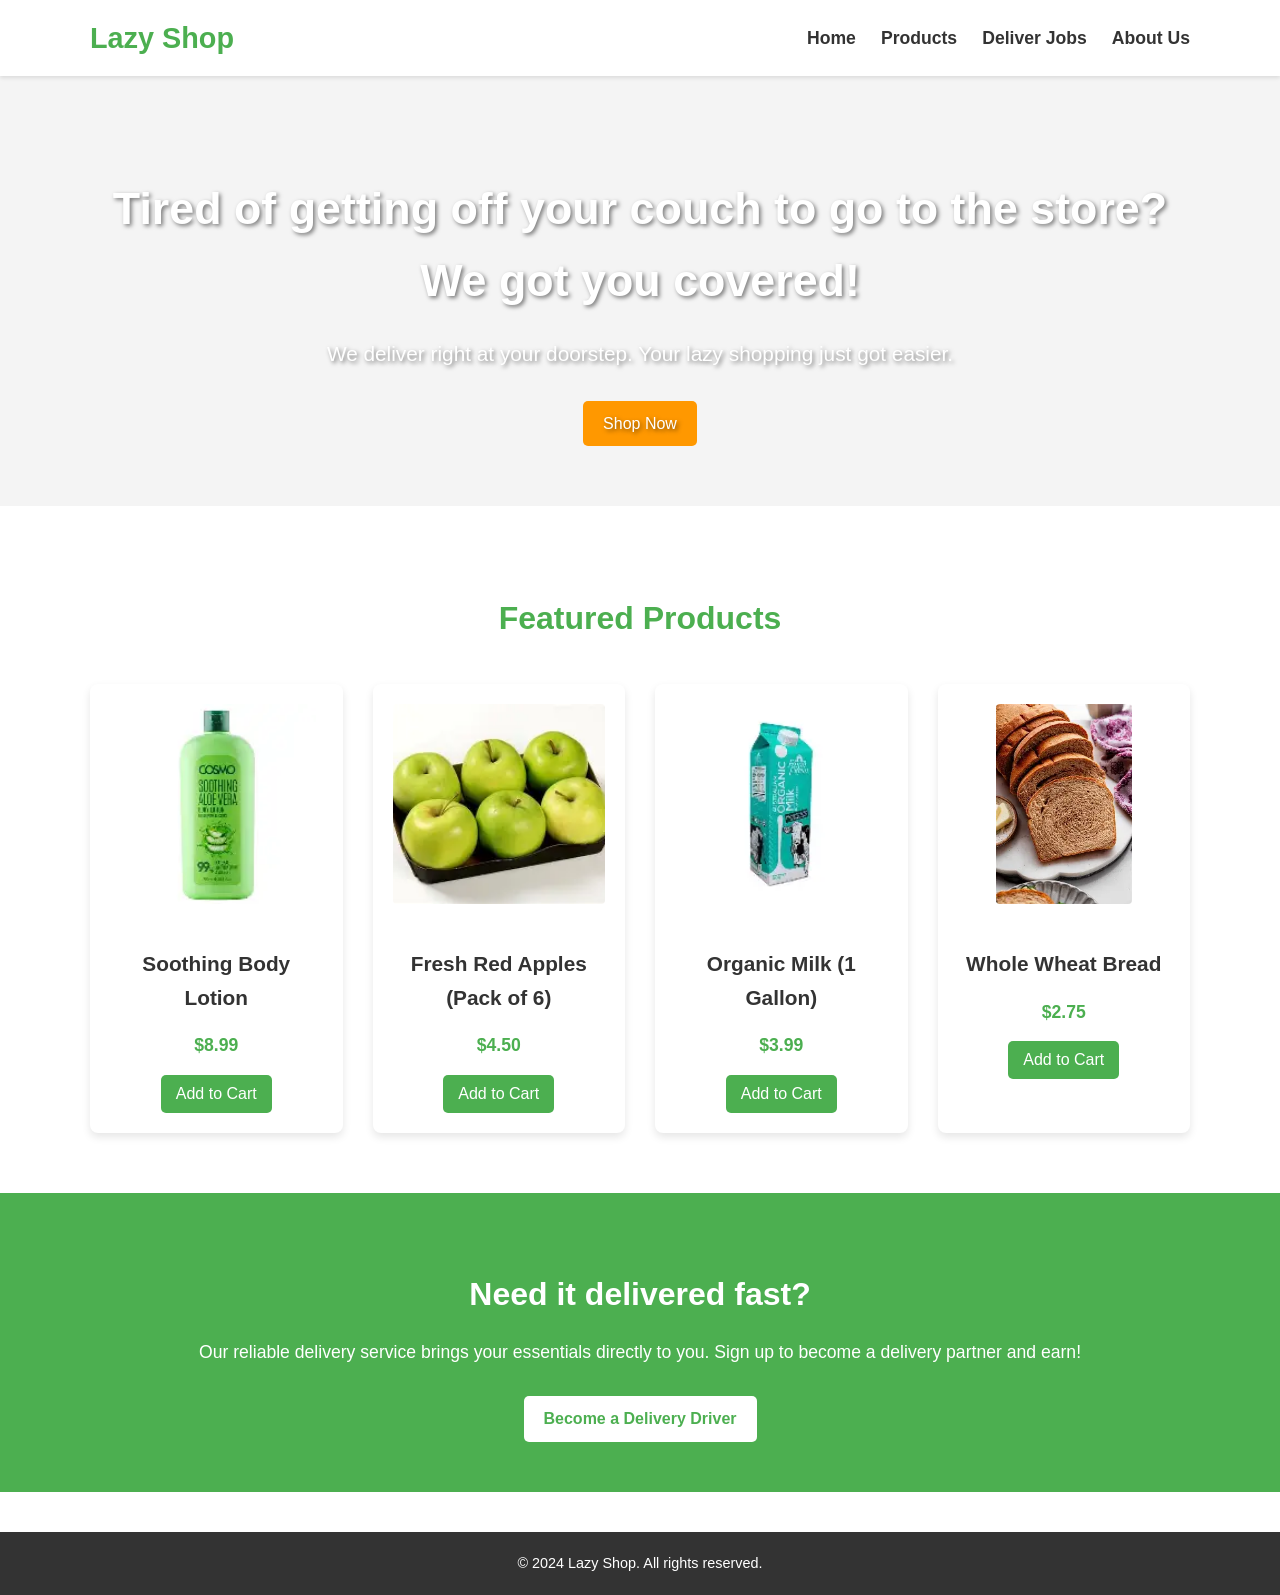
==== index.html @ dc067700 "Add files via upload" ====
<!DOCTYPE html>
<html lang="en">
<head>
    <meta charset="UTF-8">
    <meta name="viewport" content="width=device-width, initial-scale=1.0">
    <title>Lazy Shop - Your Ultimate Convenience</title>
    <link rel="stylesheet" href="style.css">
</head>
<body>
    <header>
        <div class="container">
            <div class="logo">Lazy Shop</div>
            <nav>
                <ul>
                    <li><a href="index.html">Home</a></li>
                    <li><a href="products.html">Products</a></li>
                    <li><a href="delivery.html">Deliver Jobs</a></li>
                    <li><a href="about.html">About Us</a></li>
                </ul>
            </nav>
            <div class="menu-toggle">&#9776;</div>
        </div>
    </header>

    <main>
        <section class="hero">
            <div class="container">
                <h1>Tired of getting off your couch to go to the store? We got you covered!</h1>
                <p>We deliver right at your doorstep. Your lazy shopping just got easier.</p>
                <a href="products.html" class="btn">Shop Now</a>
            </div>
        </section>

        <section class="featured-products">
            <div class="container">
                <h2>Featured Products</h2>
                <div class="product-grid">
                    <div class="product-card">
                        <img src="images/download.webp" alt="Lotion">
                        <h3>Soothing Body Lotion</h3>
                        <p>$8.99</p>
                        <button>Add to Cart</button>
                    </div>
                    <div class="product-card">
                        <img src="images/apples.webp" alt="Apple">
                        <h3>Fresh Red Apples (Pack of 6)</h3>
                        <p>$4.50</p>
                        <button>Add to Cart</button>
                    </div>
                    <div class="product-card">
                        <img src="images/milk.webp" alt="Milk">
                        <h3>Organic Milk (1 Gallon)</h3>
                        <p>$3.99</p>
                        <button>Add to Cart</button>
                    </div>
                    <div class="product-card">
                        <img src="images/wheat-bread.webp" alt="Bread">
                        <h3>Whole Wheat Bread</h3>
                        <p>$2.75</p>
                        <button>Add to Cart</button>
                    </div>
                    <!-- Add more product cards as needed -->
                </div>
            </div>
        </section>

        <section class="delivery-promo">
            <div class="container">
                <h2>Need it delivered fast?</h2>
                <p>Our reliable delivery service brings your essentials directly to you. Sign up to become a delivery partner and earn!</p>
                <a href="delivery.html" class="btn">Become a Delivery Driver</a>
            </div>
        </section>
    </main>

    <footer>
        <div class="container">
            <p>&copy; 2024 Lazy Shop. All rights reserved.</p>
        </div>
    </footer>

    <script src="script.js"></script>
</body>
</html>
---- style.css ----
/* General Styles */
:root {
    --primary-color: #4CAF50; /* Green */
    --secondary-color: #FF9800; /* Orange */
    --text-color: #333;
    --light-gray: #f4f4f4;
    --white: #fff;
    --container-width: 1100px;
}

body {
    font-family: 'Arial', sans-serif;
    margin: 0;
    padding: 0;
    color: var(--text-color);
    line-height: 1.6;
    background-color: var(--white);
}

.container {
    width: 90%;
    max-width: var(--container-width);
    margin: 0 auto;
    padding: 0 20px;
}

h1, h2, h3 {
    color: var(--primary-color);
}

a {
    color: var(--primary-color);
    text-decoration: none;
}

a:hover {
    text-decoration: underline;
}

.btn {
    display: inline-block;
    background-color: var(--secondary-color);
    color: var(--white);
    padding: 10px 20px;
    border: none;
    border-radius: 5px;
    cursor: pointer;
    font-size: 1em;
    transition: background-color 0.3s ease;
}

.btn:hover {
    background-color: #f57c00; /* Darker orange */
    text-decoration: none;
}

/* Header */
header {
    background-color: var(--white);
    padding: 15px 0;
    box-shadow: 0 2px 4px rgba(0, 0, 0, 0.1);
    position: sticky;
    top: 0;
    z-index: 1000;
}

header .container {
    display: flex;
    justify-content: space-between;
    align-items: center;
}

.logo {
    font-size: 1.8em;
    font-weight: bold;
    color: var(--primary-color);
}

nav ul {
    list-style: none;
    margin: 0;
    padding: 0;
    display: flex;
}

nav ul li {
    margin-left: 25px;
}

nav ul li a {
    font-size: 1.1em;
    font-weight: bold;
    color: var(--text-color);
    transition: color 0.3s ease;
}

nav ul li a:hover {
    color: var(--primary-color);
    text-decoration: none;
}

.menu-toggle {
    display: none; /* Hidden by default on larger screens */
    font-size: 1.5em;
    cursor: pointer;
}

/* Hero Section */
.hero {
    background-color: var(--light-gray);
    text-align: center;
    padding: 60px 0;
    background-image: url('images/hero-bg.jpg'); /* Add a background image if you have one */
    background-size: cover;
    background-position: center;
    color: #fff; /* Text color for hero section */
    text-shadow: 2px 2px 4px rgba(0,0,0,0.5);
}

.hero h1 {
    font-size: 2.8em;
    margin-bottom: 15px;
    color: var(--white);
}

.hero p {
    font-size: 1.3em;
    margin-bottom: 30px;
    color: var(--white);
}

/* Featured Products & Product Grid */
.featured-products, .product-list-page {
    padding: 60px 0;
}

.featured-products h2, .product-list-page h2 {
    text-align: center;
    font-size: 2em;
    margin-bottom: 40px;
}

.product-grid {
    display: grid;
    grid-template-columns: repeat(auto-fit, minmax(250px, 1fr));
    gap: 30px;
}

.product-card {
    background-color: var(--white);
    border-radius: 8px;
    box-shadow: 0 4px 8px rgba(0, 0, 0, 0.1);
    text-align: center;
    padding: 20px;
    transition: transform 0.3s ease, box-shadow 0.3s ease;
}

.product-card:hover {
    transform: translateY(-5px);
    box-shadow: 0 8px 16px rgba(0, 0, 0, 0.2);
}

.product-card img {
    max-width: 100%;
    height: 200px; /* Fixed height for images */
    object-fit: cover; /* Ensures images cover the area without distortion */
    border-radius: 4px;
    margin-bottom: 15px;
}

.product-card h3 {
    font-size: 1.3em;
    margin-bottom: 10px;
    color: var(--text-color);
}

.product-card p {
    font-size: 1.1em;
    font-weight: bold;
    color: var(--primary-color);
    margin-bottom: 15px;
}

.product-card button {
    background-color: var(--primary-color);
    color: var(--white);
    padding: 10px 15px;
    border: none;
    border-radius: 5px;
    cursor: pointer;
    font-size: 1em;
    transition: background-color 0.3s ease;
}

.product-card button:hover {
    background-color: #388e3c; /* Darker green */
}

/* Delivery Promo Section */
.delivery-promo {
    background-color: var(--primary-color);
    color: var(--white);
    text-align: center;
    padding: 50px 0;
}

.delivery-promo h2 {
    font-size: 2em;
    margin-bottom: 15px;
    color: var(--white);
}

.delivery-promo p {
    font-size: 1.1em;
    margin-bottom: 30px;
}

.delivery-promo .btn {
    background-color: var(--white);
    color: var(--primary-color);
    font-weight: bold;
}

.delivery-promo .btn:hover {
    background-color: #e0e0e0;
}

/* Delivery Signup Page */
.delivery-signup {
    padding: 60px 0;
    background-color: var(--light-gray);
}

.delivery-signup h2 {
    text-align: center;
    font-size: 2em;
    margin-bottom: 20px;
}

.delivery-signup p {
    text-align: center;
    max-width: 800px;
    margin: 0 auto 40px auto;
    font-size: 1.1em;
}

#delivery-form {
    background-color: var(--white);
    padding: 30px;
    border-radius: 8px;
    box-shadow: 0 4px 8px rgba(0, 0, 0, 0.1);
    max-width: 600px;
    margin: 0 auto;
}

#delivery-form h3 {
    text-align: center;
    font-size: 1.8em;
    margin-bottom: 30px;
    color: var(--primary-color);
}

.form-group {
    margin-bottom: 20px;
}

.form-group label {
    display: block;
    margin-bottom: 8px;
    font-weight: bold;
    color: var(--text-color);
}

.form-group input[type="text"],
.form-group input[type="email"],
.form-group input[type="tel"],
.form-group select {
    width: 100%;
    padding: 10px;
    border: 1px solid #ccc;
    border-radius: 4px;
    box-sizing: border-box; /* Include padding and border in the element's total width and height */
    font-size: 1em;
}

.form-group select {
    cursor: pointer;
}

#delivery-form button[type="submit"] {
    width: 100%;
    padding: 12px 20px;
    font-size: 1.2em;
    font-weight: bold;
}

.form-message {
    text-align: center;
    margin-top: 20px;
    font-weight: bold;
    color: var(--primary-color); /* Default to primary color */
}

.form-message.success {
    color: var(--primary-color);
}

.form-message.error {
    color: #f44336; /* Red for errors */
}


/* About Us Page */
.about-us-page {
    padding: 60px 0;
    background-color: var(--light-gray);
}

.about-us-page h2 {
    text-align: center;
    font-size: 2em;
    margin-bottom: 30px;
}

.about-us-page p {
    font-size: 1.1em;
    margin-bottom: 20px;
    max-width: 800px;
    margin-left: auto;
    margin-right: auto;
}

.developer-info {
    text-align: center;
    margin-top: 40px;
    padding: 20px;
    background-color: var(--white);
    border-radius: 8px;
    box-shadow: 0 4px 8px rgba(0, 0, 0, 0.1);
    max-width: 500px;
    margin-left: auto;
    margin-right: auto;
}

.developer-info h3 {
    font-size: 1.5em;
    margin-bottom: 10px;
    color: var(--primary-color);
}

.developer-info p {
    margin-bottom: 5px;
    font-size: 1.1em;
    color: var(--text-color);
}

/* Footer */
footer {
    background-color: var(--text-color);
    color: var(--white);
    text-align: center;
    padding: 20px 0;
    margin-top: 40px;
}

footer p {
    margin: 0;
    font-size: 0.9em;
}

/* Responsive Design */
@media (max-width: 768px) {
    .logo {
        font-size: 1.5em;
    }

    nav ul {
        display: none; /* Hide nav by default on small screens */
        flex-direction: column;
        position: absolute;
        top: 60px; /* Adjust based on header height */
        right: 0;
        width: 100%;
        background-color: var(--white);
        box-shadow: 0 2px 4px rgba(0, 0, 0, 0.1);
        padding: 10px 0;
    }

    nav ul.active {
        display: flex; /* Show nav when active */
    }

    nav ul li {
        margin: 10px 20px;
        text-align: center;
    }

    .menu-toggle {
        display: block; /* Show hamburger menu */
    }

    .hero h1 {
        font-size: 2em;
    }

    .hero p {
        font-size: 1.1em;
    }

    .product-grid {
        grid-template-columns: repeat(auto-fit, minmax(200px, 1fr));
    }

    .product-card img {
        height: 150px;
    }
}
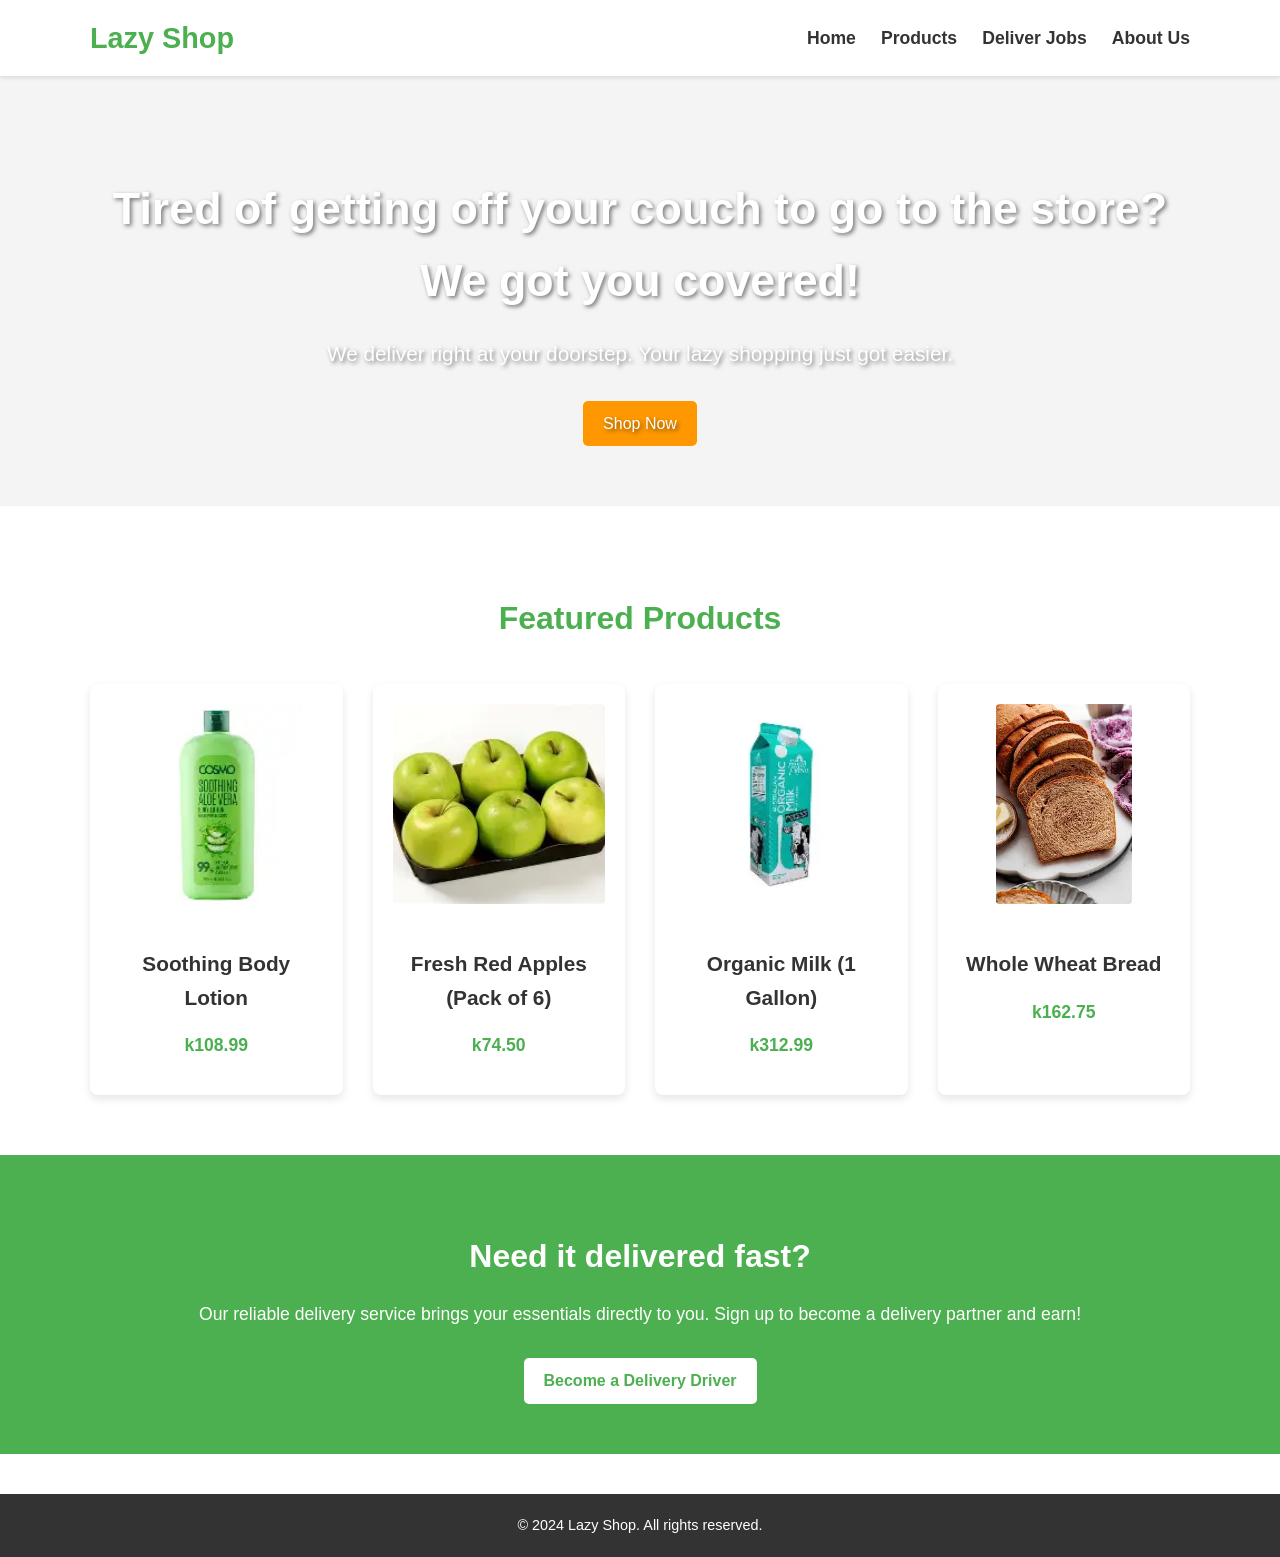
==== commit 1640292a: "Update index.html removed buttons from featured products" ====
--- a/index.html
+++ b/index.html
@@ -38,28 +38,28 @@
                     <div class="product-card">
                         <img src="images/download.webp" alt="Lotion">
                         <h3>Soothing Body Lotion</h3>
-                        <p>$8.99</p>
-                        <button>Add to Cart</button>
+                        <p>k108.99</p>
+                        
                     </div>
                     <div class="product-card">
                         <img src="images/apples.webp" alt="Apple">
                         <h3>Fresh Red Apples (Pack of 6)</h3>
-                        <p>$4.50</p>
-                        <button>Add to Cart</button>
+                        <p>k74.50</p>
+                        
                     </div>
                     <div class="product-card">
                         <img src="images/milk.webp" alt="Milk">
                         <h3>Organic Milk (1 Gallon)</h3>
-                        <p>$3.99</p>
-                        <button>Add to Cart</button>
+                        <p>k312.99</p>
+                        
                     </div>
                     <div class="product-card">
                         <img src="images/wheat-bread.webp" alt="Bread">
                         <h3>Whole Wheat Bread</h3>
-                        <p>$2.75</p>
-                        <button>Add to Cart</button>
+                        <p>k162.75</p>
+                        
                     </div>
-                    <!-- Add more product cards as needed -->
+                    <!-- product cards  -->
                 </div>
             </div>
         </section>
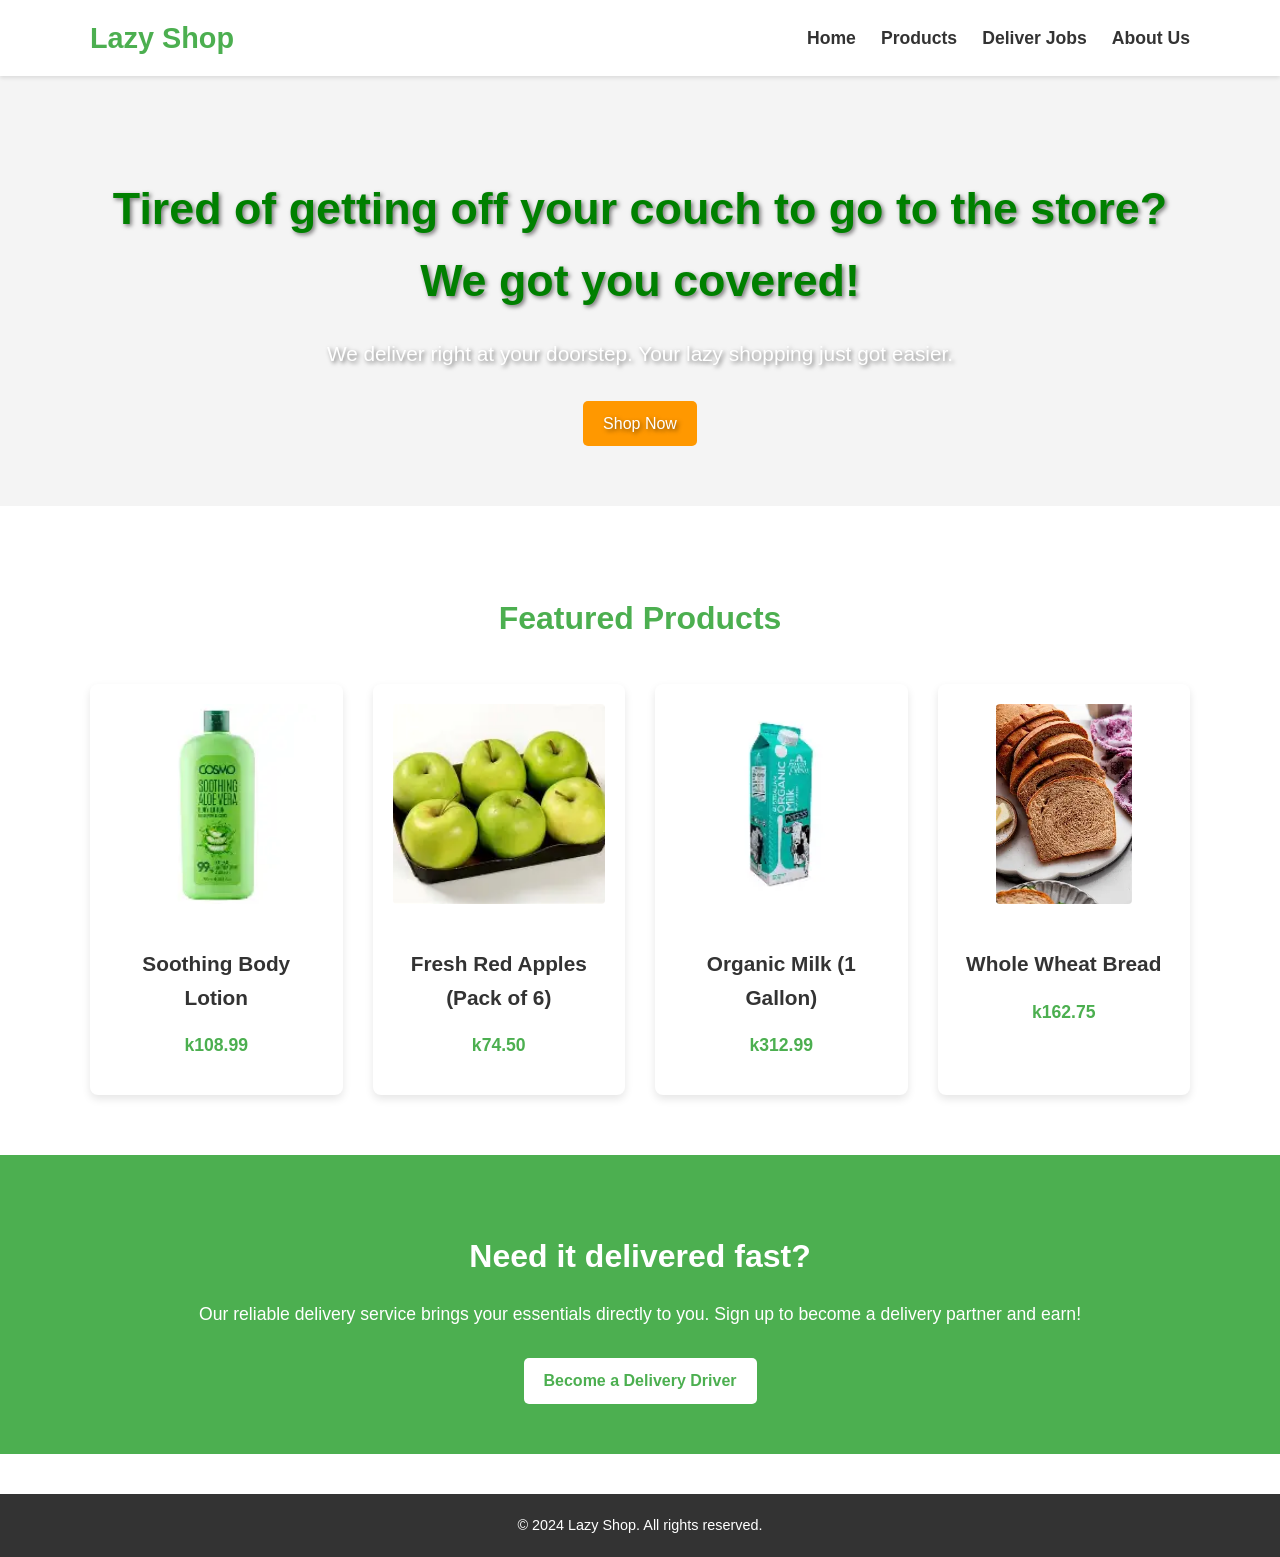
==== commit 37219858: "Update index.html change hero text color from white to green for more visibility" ====
--- a/index.html
+++ b/index.html
@@ -25,7 +25,7 @@
     <main>
         <section class="hero">
             <div class="container">
-                <h1>Tired of getting off your couch to go to the store? We got you covered!</h1>
+                <h1 style="color:green;">Tired of getting off your couch to go to the store? We got you covered!</h1>
                 <p>We deliver right at your doorstep. Your lazy shopping just got easier.</p>
                 <a href="products.html" class="btn">Shop Now</a>
             </div>
